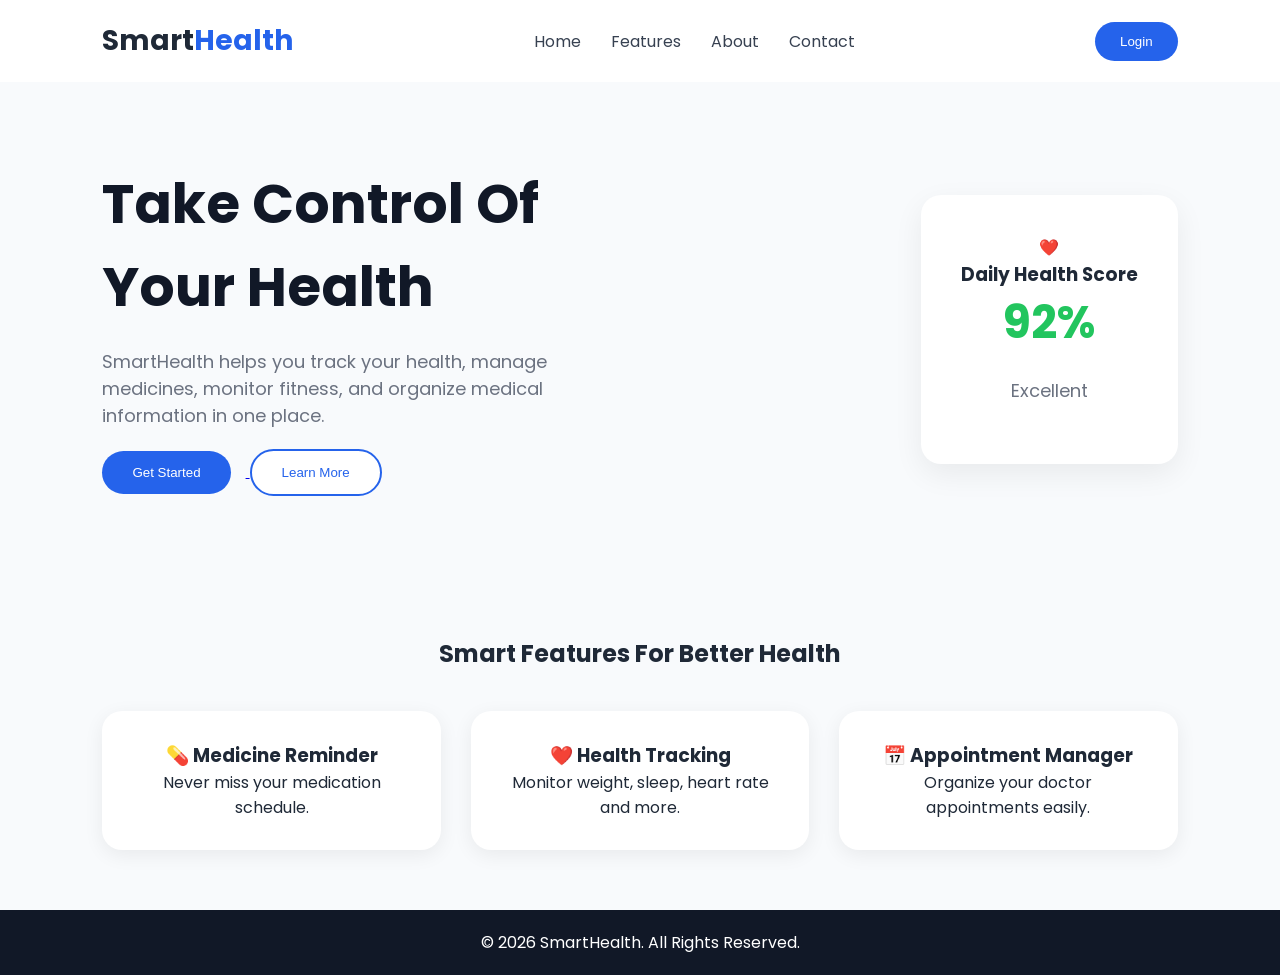
==== index.html @ 084bd3b2 "Fix: Add and rename health.html to index.html" ====
<!DOCTYPE html>
<html lang="en">

<head>
    <meta charset="UTF-8">
    <meta name="viewport" content="width=device-width, initial-scale=1.0">

    <title>SmartHealth | Your Personal Health Companion</title>

    <link rel="stylesheet" href="css/style.css">

    <!-- Google Font -->
    <link href="https://fonts.googleapis.com/css2?family=Poppins:wght@400;500;600;700&display=swap" rel="stylesheet">

</head>


<body>

<!-- Navigation -->

<header>
    <nav class="navbar">

        <div class="logo">
            Smart<span>Health</span>
        </div>


        <ul class="nav-links">
            <li><a href="#">Home</a></li>
            <li><a href="#">Features</a></li>
            <li><a href="#">About</a></li>
            <li><a href="#">Contact</a></li>
        </ul>


        <button class="login-btn">
            Login
        </button>

    </nav>
</header>



<!-- Hero Section -->

<section class="hero">


    <div class="hero-content">

        <h1>
            Take Control Of Your Health
        </h1>


        <p>
            SmartHealth helps you track your health,
            manage medicines, monitor fitness,
            and organize medical information in one place.
        </p>


        <a href="dashboard.html">
        <button class="primary-btn">
        Get Started
        </button>
        </a>


        <button class="secondary-btn">
            Learn More
        </button>


    </div>



    <div class="hero-image">

        <div class="health-card">

            ❤️

            <h3>
                Daily Health Score
            </h3>

            <h2>
                92%
            </h2>

            <p>
                Excellent
            </p>

        </div>


    </div>


</section>





<!-- Features Section -->


<section class="features">

<h2>
    Smart Features For Better Health
</h2>


<div class="feature-container">


<div class="feature-card">

<h3>
💊 Medicine Reminder
</h3>

<p>
Never miss your medication schedule.
</p>

</div>



<div class="feature-card">

<h3>
❤️ Health Tracking
</h3>

<p>
Monitor weight, sleep, heart rate and more.
</p>

</div>




<div class="feature-card">

<h3>
📅 Appointment Manager
</h3>

<p>
Organize your doctor appointments easily.
</p>

</div>



</div>


</section>





<footer>

<p>
© 2026 SmartHealth. All Rights Reserved.
</p>

</footer>



<script src="js/app.js"></script>

</body>

</html>
---- css/style.css ----
*{
    margin:0;
    padding:0;
    box-sizing:border-box;
}


body{

    font-family:'Poppins',sans-serif;
    background:#f8fafc;
    color:#1f2937;

}



/* Navbar */


.navbar{

    display:flex;
    justify-content:space-between;
    align-items:center;

    padding:20px 8%;

    background:white;

}



.logo{

    font-size:28px;
    font-weight:700;

}


.logo span{

    color:#2563eb;

}



.nav-links{

    display:flex;
    gap:30px;
    list-style:none;

}


.nav-links a{

    text-decoration:none;
    color:#374151;

}



.login-btn{

    background:#2563eb;
    color:white;

    border:none;
    padding:12px 25px;

    border-radius:25px;

    cursor:pointer;

}




/* Hero */


.hero{

    display:flex;
    justify-content:space-between;
    align-items:center;

    padding:80px 8%;

}



.hero-content{

    width:50%;

}



.hero h1{

    font-size:55px;
    color:#111827;

}



.hero p{

    margin:20px 0;

    font-size:18px;

    color:#6b7280;

}




.primary-btn,
.secondary-btn{

    padding:14px 30px;

    border-radius:30px;

    border:none;

    cursor:pointer;

    margin-right:15px;

}



.primary-btn{

    background:#2563eb;
    color:white;

}



.secondary-btn{

    background:white;

    border:2px solid #2563eb;

    color:#2563eb;

}





/* Health Card */


.health-card{

    background:white;

    padding:40px;

    border-radius:20px;

    text-align:center;

    box-shadow:0 10px 30px #0001;

}


.health-card h2{

    color:#22c55e;

    font-size:45px;

}





/* Features */


.features{

    padding:60px 8%;

    text-align:center;

}


.feature-container{

    display:flex;

    gap:30px;

    margin-top:40px;

}



.feature-card{

    background:white;

    padding:30px;

    border-radius:20px;

    flex:1;

    box-shadow:0 5px 20px #0001;

}





footer{

    background:#111827;

    color:white;

    text-align:center;

    padding:20px;

}
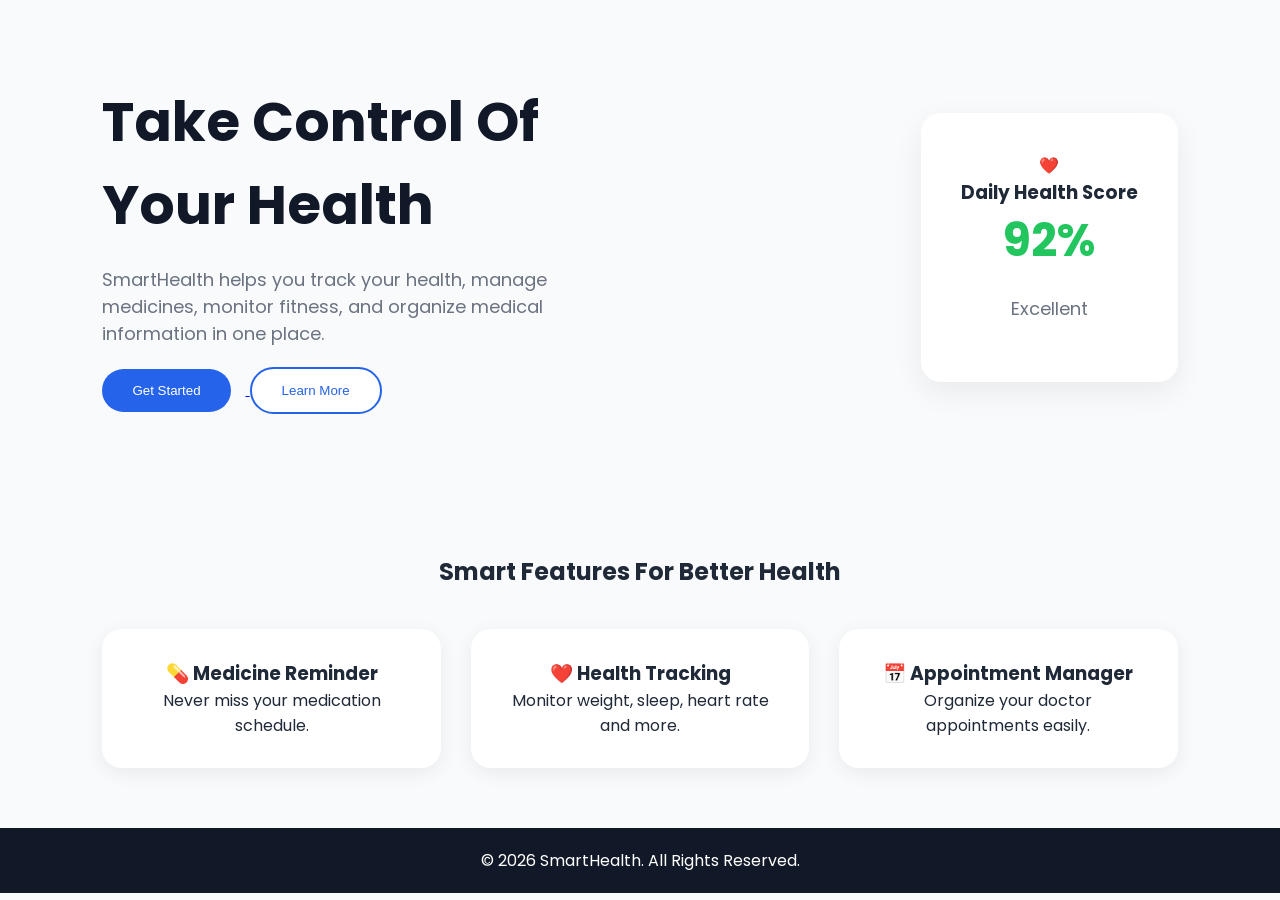
==== commit 2d7c11ce: "Changed the front page" ====
--- a/index.html
+++ b/index.html
@@ -16,31 +16,6 @@
 
 
 <body>
-
-<!-- Navigation -->
-
-<header>
-    <nav class="navbar">
-
-        <div class="logo">
-            Smart<span>Health</span>
-        </div>
-
-
-        <ul class="nav-links">
-            <li><a href="#">Home</a></li>
-            <li><a href="#">Features</a></li>
-            <li><a href="#">About</a></li>
-            <li><a href="#">Contact</a></li>
-        </ul>
-
-
-        <button class="login-btn">
-            Login
-        </button>
-
-    </nav>
-</header>
 
 
 
